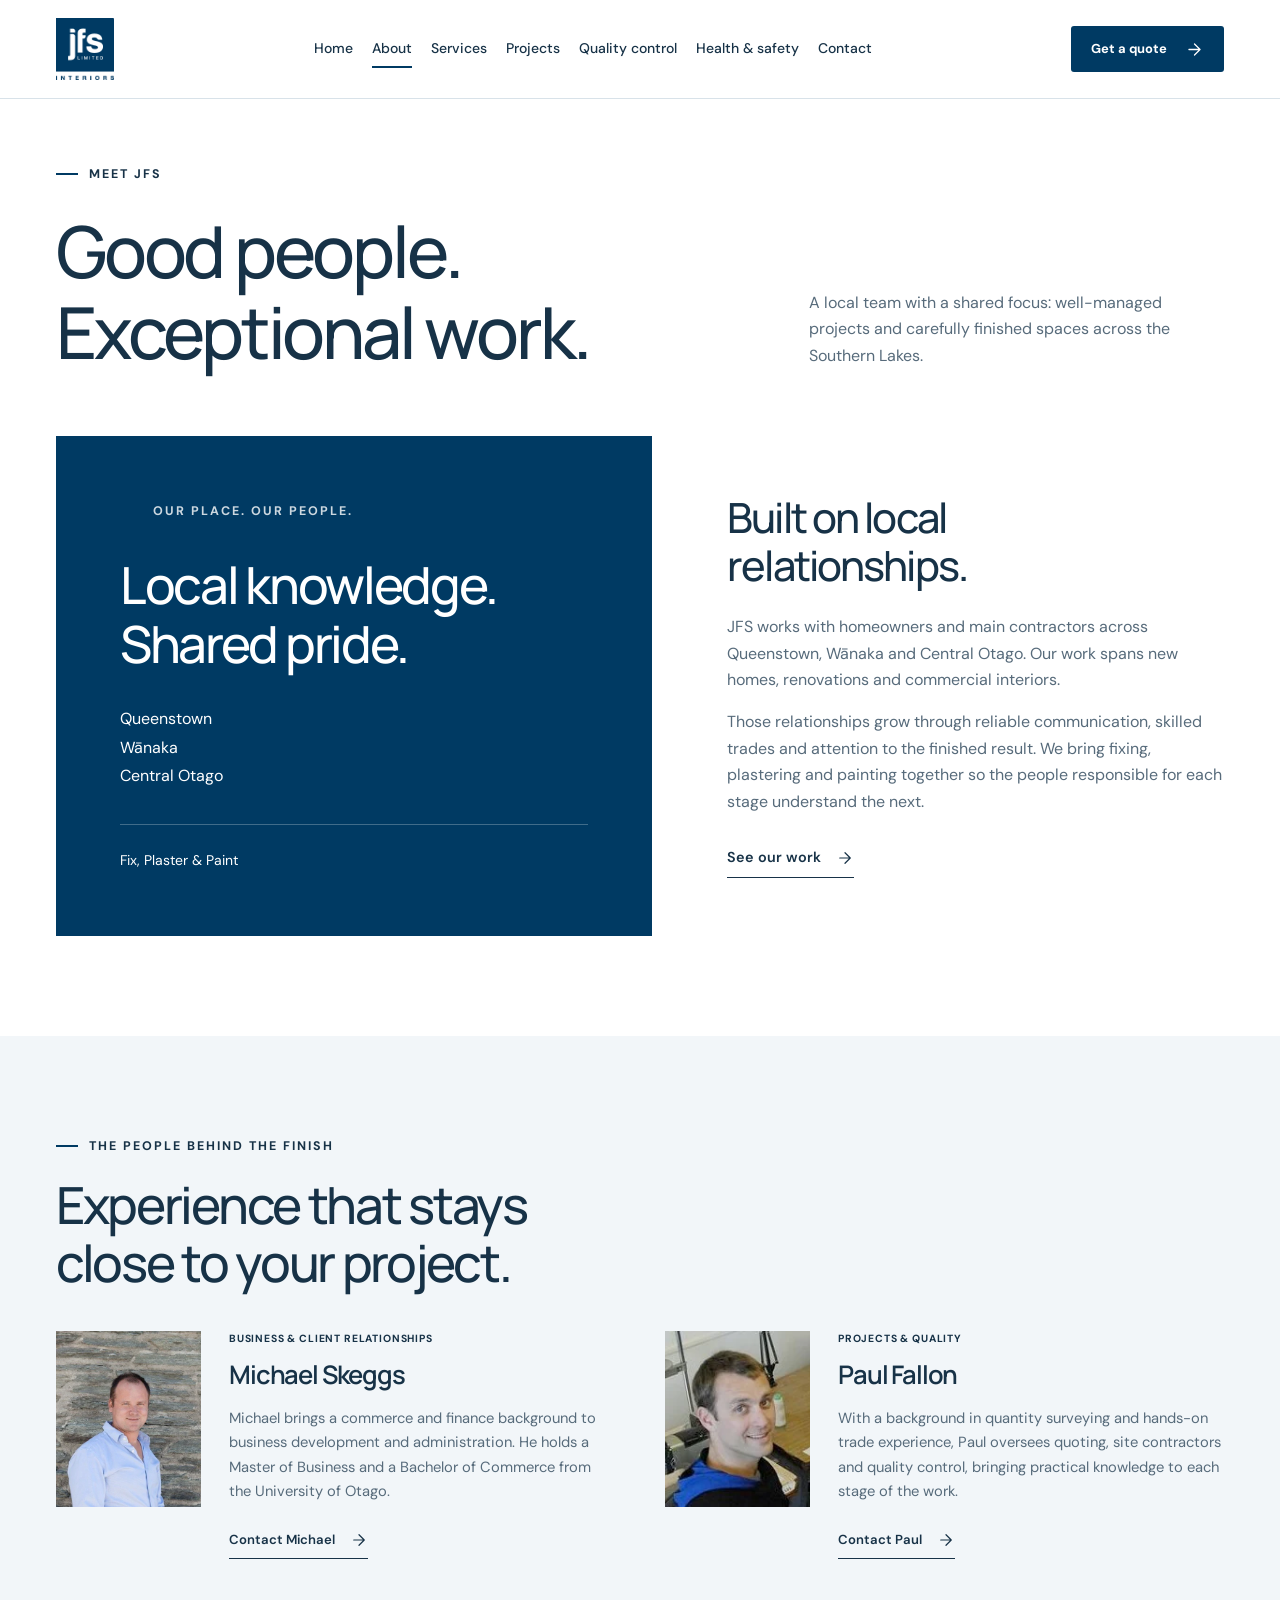
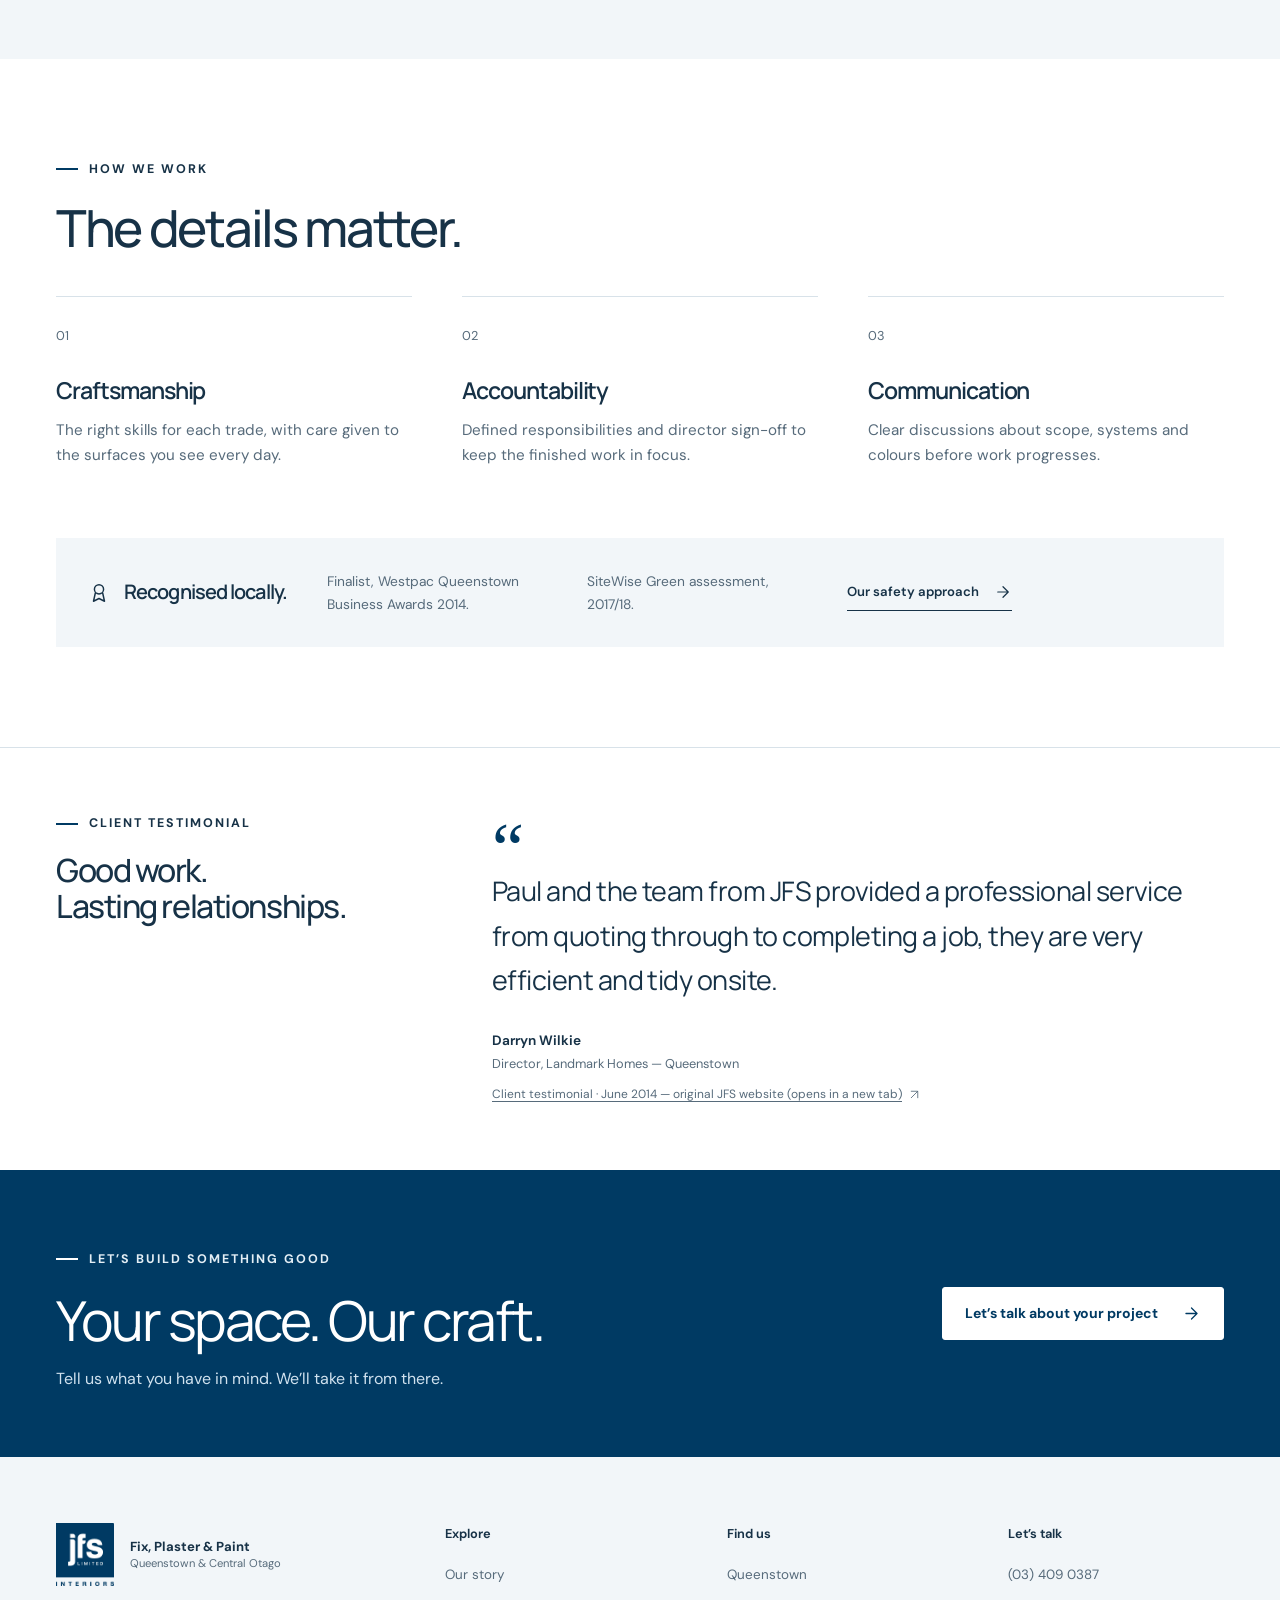
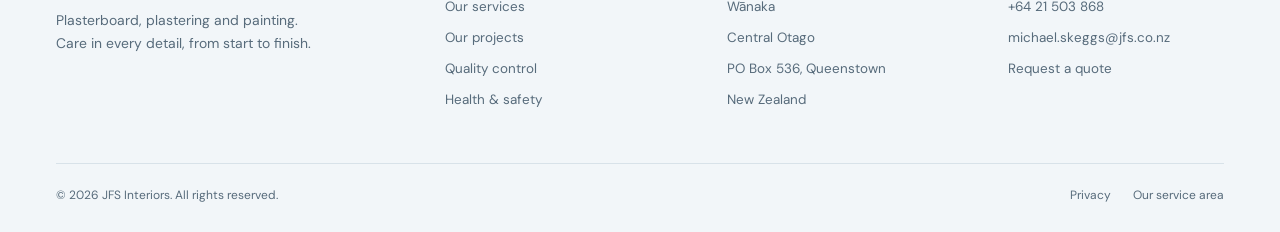
==== about.html @ c5039652 "Publish JFS Interiors interactive prototype" ====
<!DOCTYPE html>
<html lang="en-NZ"><head><meta charset="utf-8"><meta name="viewport" content="width=device-width, initial-scale=1"><meta name="theme-color" content="#003a63">
<title>About JFS Interiors | Queenstown Plastering &amp; Painting Team</title><meta name="description" content="Meet Michael Skeggs, Paul Fallon and the approach behind JFS Interiors’ residential and commercial work in Queenstown, Wānaka and Central Otago.">
<meta property="og:type" content="website"><meta property="og:locale" content="en_NZ"><meta property="og:site_name" content="JFS Interiors"><meta property="og:title" content="About JFS Interiors | Queenstown Plastering &amp; Painting Team"><meta property="og:description" content="Meet Michael Skeggs, Paul Fallon and the approach behind JFS Interiors’ residential and commercial work in Queenstown, Wānaka and Central Otago.">
<link rel="icon" type="image/svg+xml" href="data:image/svg+xml,%3Csvg%20xmlns%3D%22http%3A//www.w3.org/2000/svg%22%20viewBox%3D%220%200%2064%2064%22%3E%3Crect%20width%3D%2264%22%20height%3D%2264%22%20rx%3D%228%22%20fill%3D%22%23003a63%22/%3E%3Ctext%20x%3D%2232%22%20y%3D%2243%22%20text-anchor%3D%22middle%22%20font-family%3D%22Arial%2Csans-serif%22%20font-size%3D%2237%22%20font-weight%3D%22700%22%20fill%3D%22white%22%3Ejfs%3C/text%3E%3C/svg%3E">
<link rel="stylesheet" href="fonts.css"><link rel="stylesheet" href="styles.css?v=3"><script src="main.js?v=prototype-1" defer></script>

<meta name="robots" content="noindex, nofollow, noarchive"></head>
<body><a class="skip-link" href="#main">Skip to content</a><header class="site-header">
 <div class="container header-inner"><a class="wordmark" href="index.html" aria-label="JFS Interiors home"><img class="brand-logo" src="logo.png" width="136" height="146" alt="JFS Interiors"><span class="brand-description"><strong>Fix, Plaster &amp; Paint</strong><span>Queenstown &amp; Central Otago</span></span></a><nav class="desktop-nav" aria-label="Main navigation"><a href="index.html">Home</a><a href="about.html" aria-current="page">About</a><a href="services.html">Services</a><a href="projects.html">Projects</a><a href="quality-control.html">Quality control</a><a href="health-and-safety.html">Health & safety</a><a href="contact-us.html">Contact</a></nav>
 <a class="button header-cta" href="contact-us.html">Get a quote<svg class="" aria-hidden="true" viewBox="0 0 24 24"><path d="M5 12h14M12 5l7 7-7 7"/></svg></a><button class="menu-toggle" aria-label="Open navigation" aria-expanded="false" aria-controls="mobile-navigation"><svg class="" aria-hidden="true" viewBox="0 0 24 24"><path d="M3 7h18M3 17h18"/></svg></button></div>
 <nav id="mobile-navigation" class="mobile-nav" aria-label="Mobile navigation" hidden><a href="index.html">Home</a><a href="about.html" aria-current="page">About</a><a href="services.html">Services</a><a href="projects.html">Projects</a><a href="quality-control.html">Quality control</a><a href="health-and-safety.html">Health & safety</a><a href="contact-us.html">Contact</a></nav></header><main id="main"><section class="page-hero"><div class="container"><p class="eyebrow">MEET JFS</p><div class="page-heading"><h1>Good people.<br>Exceptional work.</h1><p>A local team with a shared focus: well-managed projects and carefully finished spaces across the Southern Lakes.</p></div></div></section>
 <section class="section section-topless"><div class="container story-grid"><div><div class="craft-panel story-panel"><p class="eyebrow">OUR PLACE. OUR PEOPLE.</p><h2>Local knowledge.<br>Shared pride.</h2><p>Queenstown<br>Wānaka<br>Central Otago</p><span class="story-signature">Fix, Plaster &amp; Paint</span></div></div><div class="story-copy"><h2>Built on local<br>relationships.</h2><p>JFS works with homeowners and main contractors across Queenstown, Wānaka and Central Otago. Our work spans new homes, renovations and commercial interiors.</p><p>Those relationships grow through reliable communication, skilled trades and attention to the finished result. We bring fixing, plastering and painting together so the people responsible for each stage understand the next.</p><a class="text-link" href="projects.html">See our work<svg class="" aria-hidden="true" viewBox="0 0 24 24"><path d="M5 12h14M12 5l7 7-7 7"/></svg></a></div></div></section>
 <section class="section soft-section"><div class="container"><div class="section-heading"><div><p class="eyebrow">THE PEOPLE BEHIND THE FINISH</p><h2>Experience that stays<br>close to your project.</h2></div></div><div class="team-grid">
 <article class="team-card"><img class="team-photo" src="michael-skeggs.webp" alt="Michael Skeggs of JFS Interiors" width="400" height="600" loading="lazy" decoding="async"><div><p class="eyebrow">BUSINESS &amp; CLIENT RELATIONSHIPS</p><h3>Michael Skeggs</h3><p>Michael brings a commerce and finance background to business development and administration. He holds a Master of Business and a Bachelor of Commerce from the University of Otago.</p><a class="text-link" href="mailto:michael.skeggs@jfs.co.nz">Contact Michael <svg class="" aria-hidden="true" viewBox="0 0 24 24"><path d="M5 12h14M12 5l7 7-7 7"/></svg></a></div></article>
 <article class="team-card"><img class="team-photo" src="paul-fallon.webp" alt="Paul Fallon of JFS Interiors" width="170" height="188" loading="lazy" decoding="async"><div><p class="eyebrow">PROJECTS &amp; QUALITY</p><h3>Paul Fallon</h3><p>With a background in quantity surveying and hands-on trade experience, Paul oversees quoting, site contractors and quality control, bringing practical knowledge to each stage of the work.</p><a class="text-link" href="mailto:paul.fallon@jfs.co.nz">Contact Paul <svg class="" aria-hidden="true" viewBox="0 0 24 24"><path d="M5 12h14M12 5l7 7-7 7"/></svg></a></div></article>
 </div></div></section>
 <section class="section"><div class="container"><div class="section-heading"><div><p class="eyebrow">HOW WE WORK</p><h2>The details matter.</h2></div></div><div class="value-grid">
 <article><span>01</span><h3>Craftsmanship</h3><p>The right skills for each trade, with care given to the surfaces you see every day.</p></article>
 <article><span>02</span><h3>Accountability</h3><p>Defined responsibilities and director sign-off to keep the finished work in focus.</p></article>
 <article><span>03</span><h3>Communication</h3><p>Clear discussions about scope, systems and colours before work progresses.</p></article></div>
 <div class="recognition" id="recognition"><div><svg class="" aria-hidden="true" viewBox="0 0 24 24"><circle cx="12" cy="8" r="5"/><path d="m8 12-2 9 6-3 6 3-2-9"/></svg><h3>Recognised locally.</h3></div><p>Finalist, Westpac Queenstown Business Awards 2014.</p><p>SiteWise Green assessment, 2017/18.</p><a class="text-link" href="health-and-safety.html">Our safety approach<svg class="" aria-hidden="true" viewBox="0 0 24 24"><path d="M5 12h14M12 5l7 7-7 7"/></svg></a></div></div></section><section class="testimonial-section"><div class="container testimonial-inner"><div><p class="eyebrow">CLIENT TESTIMONIAL</p><h2>Good work.<br>Lasting relationships.</h2></div>
 <div class="testimonial-content"><span class="quote-mark" aria-hidden="true">“</span><blockquote>Paul and the team from JFS provided a professional service from quoting through to completing a job, they are very efficient and tidy onsite.</blockquote>
 <div class="quote-author"><strong>Darryn Wilkie</strong><span>Director, Landmark Homes — Queenstown</span><a href="https://www.jfs.co.nz/projects/jacks-point-showhome-for-landmark-homes/" target="_blank" rel="noopener noreferrer">Client testimonial · June 2014 — original JFS website (opens in a new tab) <svg class="" aria-hidden="true" viewBox="0 0 24 24"><path d="M6 18 18 6M6 6h12v12"/></svg></a></div></div></div></section><section class="cta-band"><div class="container cta-inner"><div><p class="eyebrow">LET’S BUILD SOMETHING GOOD</p><h2>Your space. Our craft.</h2><p>Tell us what you have in mind. We’ll take it from there.</p></div><a class="button " href="contact-us.html">Let’s talk about your project<svg class="" aria-hidden="true" viewBox="0 0 24 24"><path d="M5 12h14M12 5l7 7-7 7"/></svg></a></div></section></main><footer class="site-footer"><div class="container"><div class="footer-grid">
 <div class="footer-brand"><a class="wordmark" href="index.html" aria-label="JFS Interiors home"><img class="brand-logo" src="logo.png" width="136" height="146" alt="JFS Interiors"><span class="brand-description"><strong>Fix, Plaster &amp; Paint</strong><span>Queenstown &amp; Central Otago</span></span></a><p>Plasterboard, plastering and painting.<br>Care in every detail, from start to finish.</p></div>
 <div><p class="footer-title">Explore</p><ul class="footer-list"><li><a href="about.html">Our story</a></li><li><a href="services.html">Our services</a></li><li><a href="projects.html">Our projects</a></li><li><a href="quality-control.html">Quality control</a></li><li><a href="health-and-safety.html">Health &amp; safety</a></li></ul></div>
 <div><p class="footer-title">Find us</p><ul class="footer-list"><li>Queenstown</li><li>Wānaka</li><li>Central Otago</li><li>PO Box 536, Queenstown</li><li>New Zealand</li></ul></div>
 <div><p class="footer-title">Let’s talk</p><ul class="footer-list"><li><a href="tel:+6434090387">(03) 409 0387</a></li><li><a href="tel:+6421503868">+64 21 503 868</a></li><li><a class="email-link" href="mailto:michael.skeggs@jfs.co.nz">michael.skeggs@jfs.co.nz</a></li><li><a href="contact-us.html">Request a quote</a></li></ul></div>
 </div><div class="footer-bottom"><p>© 2026 JFS Interiors. All rights reserved.</p><nav aria-label="Footer information"><a href="contact-us.html#privacy">Privacy</a><a href="contact-us.html#service-area">Our service area</a></nav></div></div></footer>
 <div class="mobile-contact" aria-label="Quick contact"><a class="button " href="contact-us.html">Get a quote<svg class="" aria-hidden="true" viewBox="0 0 24 24"><path d="M5 12h14M12 5l7 7-7 7"/></svg></a></div></body></html>
---- fonts.css ----
@font-face {
  font-family: 'DM Sans';
  font-style: normal;
  font-weight: 400 700;
  font-display: swap;
  src: url(./local-0.woff2) format('woff2');
  unicode-range: U+0100-02BA, U+02BD-02C5, U+02C7-02CC, U+02CE-02D7, U+02DD-02FF, U+0304, U+0308, U+0329, U+1D00-1DBF, U+1E00-1E9F, U+1EF2-1EFF, U+2020, U+20A0-20AB, U+20AD-20C0, U+2113, U+2C60-2C7F, U+A720-A7FF;
}
@font-face {
  font-family: 'DM Sans';
  font-style: normal;
  font-weight: 400 700;
  font-display: swap;
  src: url(./local-1.woff2) format('woff2');
  unicode-range: U+0000-00FF, U+0131, U+0152-0153, U+02BB-02BC, U+02C6, U+02DA, U+02DC, U+0304, U+0308, U+0329, U+2000-206F, U+20AC, U+2122, U+2191, U+2193, U+2212, U+2215, U+FEFF, U+FFFD;
}
@font-face {
  font-family: 'Manrope';
  font-style: normal;
  font-weight: 400 800;
  font-display: swap;
  src: url(./local-2.woff2) format('woff2');
  unicode-range: U+0100-02BA, U+02BD-02C5, U+02C7-02CC, U+02CE-02D7, U+02DD-02FF, U+0304, U+0308, U+0329, U+1D00-1DBF, U+1E00-1E9F, U+1EF2-1EFF, U+2020, U+20A0-20AB, U+20AD-20C0, U+2113, U+2C60-2C7F, U+A720-A7FF;
}
@font-face {
  font-family: 'Manrope';
  font-style: normal;
  font-weight: 400 800;
  font-display: swap;
  src: url(./local-3.woff2) format('woff2');
  unicode-range: U+0000-00FF, U+0131, U+0152-0153, U+02BB-02BC, U+02C6, U+02DA, U+02DC, U+0304, U+0308, U+0329, U+2000-206F, U+20AC, U+2122, U+2191, U+2193, U+2212, U+2215, U+FEFF, U+FFFD;
}
---- styles.css ----
:root{--ink:#173247;--muted:#576b7b;--paper:#fff;--soft:#f2f6f9;--line:#d8e2e9;--accent:#003a63;--accent-dark:#003a63;--dark:#003a63;--radius:3px;--font:'DM Sans',Arial,sans-serif;--display:'Manrope',Arial,sans-serif;--width:1360px}
*{box-sizing:border-box}html{scroll-behavior:smooth;scroll-padding-top:120px}body{margin:0;background:var(--paper);color:var(--ink);font-family:var(--font);font-size:16px;line-height:1.65}a{color:inherit;text-decoration:none}button,input,select,textarea{font:inherit}button,a,input,select,textarea{-webkit-tap-highlight-color:transparent}button{cursor:pointer}img{display:block;max-width:100%;height:auto}svg{display:block;width:22px;height:22px;fill:none;stroke:currentColor;stroke-width:1.6;stroke-linecap:round;stroke-linejoin:round}h1,h2,h3,p{margin:0}h1,h2,h3{font-family:var(--display);line-height:1.14;letter-spacing:-.045em}h1{font-size:clamp(3rem,6.6vw,6.4rem);font-weight:500}h2{font-size:clamp(2.2rem,4vw,3.5rem);font-weight:500}h3{font-size:1.45rem;font-weight:600}p+p{margin-top:1rem}a:focus-visible,button:focus-visible,input:focus-visible,select:focus-visible,textarea:focus-visible,summary:focus-visible{outline:3px solid var(--accent);outline-offset:5px}[hidden]{display:none!important}::selection{background:#cee3f1;color:var(--ink)}.container{width:calc(100% - 112px);max-width:var(--width);margin-inline:auto}.section{padding:100px 0}.eyebrow{font-size:.78rem;font-weight:700;letter-spacing:.16em;text-transform:uppercase;display:flex;align-items:center;gap:11px}.eyebrow:before{content:'';width:22px;height:2px;background:var(--accent);flex-shrink:0}.muted{color:var(--muted)}.skip-link{position:fixed;left:20px;top:-80px;background:var(--ink);color:#fff;padding:12px 20px;z-index:100}.skip-link:focus{top:16px}.button{display:inline-flex;justify-content:center;align-items:center;gap:24px;padding:15px 22px;border:1px solid transparent;background:var(--accent);color:#ffffff;font-size:.875rem;font-weight:700;line-height:1.45;border-radius:var(--radius);min-height:52px;transition:background .2s,transform .2s}.button:hover{background:#075583;transform:translateY(-2px)}.button svg{width:19px;height:19px}.button-dark{background:var(--ink);color:white}.button-dark:hover{background:#075583}.button-outline{background:transparent;border-color:var(--line);color:var(--ink)}.button-outline:hover{background:var(--soft)}.text-link{display:inline-flex;gap:15px;align-items:center;font-size:.9rem;font-weight:600;padding-block:7px;border-bottom:1px solid currentColor}.text-link svg{width:18px;height:18px}.site-header{position:sticky;top:0;z-index:40;border-bottom:1px solid var(--line);background:rgba(255,255,255,.97);backdrop-filter:blur(14px)}.header-inner{height:98px;display:flex;align-items:center;justify-content:space-between;gap:30px}.wordmark{display:flex;align-items:center;gap:12px;flex-shrink:0}.brand-initials{font-family:Arial,sans-serif;font-size:2.8rem;font-weight:900;letter-spacing:-.12em;line-height:1;padding-right:6px}.brand-description{display:flex;flex-direction:column;border-left:1px solid var(--line);padding-left:13px;line-height:1.35}.brand-description strong{font-size:1rem;font-weight:700;letter-spacing:.01em}.brand-description span{font-size:.7rem;color:var(--muted)}.desktop-nav{display:flex;align-items:center;gap:24px}.desktop-nav a{font-size:.82rem;font-weight:500;position:relative;padding-block:13px;white-space:nowrap}.desktop-nav a:after{content:'';position:absolute;left:0;bottom:6px;width:0;height:2px;background:var(--accent);transition:width .2s}.desktop-nav a:hover:after,.desktop-nav a[aria-current=page]:after{width:100%}.header-cta{padding:12px 19px;min-height:46px;gap:18px;white-space:nowrap}.menu-toggle{display:none;background:transparent;border:1px solid var(--line);border-radius:3px;padding:10px}.mobile-nav{background:white;border-top:1px solid var(--line);padding:12px 24px 24px}.mobile-nav a{display:flex;padding:11px 0;border-bottom:1px solid var(--line)}.mobile-nav a[aria-current=page]{color:var(--accent-dark)}
.home-hero{padding:60px 0 0}.hero-heading{display:flex;justify-content:space-between;align-items:flex-end;gap:60px;padding-bottom:41px}.hero-heading .eyebrow{margin-bottom:25px}.hero-heading h1{max-width:850px}.hero-heading h1 span{display:block;color:#617c90}.hero-aside{max-width:280px;padding-bottom:7px;flex-shrink:0}.hero-aside p{font-size:1rem;line-height:1.7;color:var(--muted);margin-bottom:23px}.hero-media{position:relative;height:clamp(380px,39vw,570px);overflow:hidden;background:var(--soft)}.hero-media>img{width:100%;height:100%;object-fit:cover;object-position:center 57%}.hero-media:after{content:'';position:absolute;inset:55% 0 0;background:linear-gradient(transparent,rgba(0,0,0,.46));pointer-events:none}.image-caption{position:absolute;left:30px;bottom:25px;z-index:1;color:#fff;display:flex;align-items:center;gap:14px;font-size:.8rem;letter-spacing:.03em}.image-caption .caption-line{height:30px;width:1px;background:rgba(255,255,255,.45)}.hero-note{position:absolute;right:24px;bottom:23px;z-index:1;border:1px solid rgba(255,255,255,.5);width:44px;height:44px;border-radius:100%;display:grid;place-items:center;color:white}.trust-strip{display:grid;grid-template-columns:1.5fr 1fr 1fr 1fr;gap:32px;align-items:center;padding:29px 0;border-bottom:1px solid var(--line)}.trust-intro{font-size:.78rem;color:var(--muted);max-width:200px;line-height:1.6}.trust-item{display:flex;align-items:center;gap:12px}.trust-item svg{width:28px;height:28px;color:#003a63;flex-shrink:0}.trust-item strong{display:block;font-size:.83rem;font-weight:600;line-height:1.4}.trust-item small{font-size:.73rem;color:var(--muted)}.section-heading{display:flex;justify-content:space-between;align-items:flex-end;gap:35px;margin-bottom:40px}.section-heading .eyebrow{margin-bottom:18px}.section-heading h2{max-width:720px}.section-heading>p{max-width:370px;color:var(--muted);font-size:.95rem}.service-grid{display:grid;grid-template-columns:repeat(3,1fr);border-top:1px solid var(--line);border-left:1px solid var(--line)}.service-card{position:relative;padding:33px 30px 29px;min-height:245px;border-right:1px solid var(--line);border-bottom:1px solid var(--line);transition:background .2s}.service-card:hover{background:var(--soft)}.service-top{display:flex;align-items:center;justify-content:space-between;margin-bottom:35px}.service-top svg{width:30px;height:30px}.service-top span{color:#6f8595;font-size:.75rem}.service-card h3{font-size:1.4rem;letter-spacing:-.035em;margin-bottom:14px}.service-card p{font-size:.9rem;line-height:1.65;color:var(--muted);max-width:320px}.service-card .card-arrow{position:absolute;right:29px;bottom:28px;width:17px}.service-card p{padding-right:21px}.soft-section{background:var(--soft)}.project-grid{display:grid;grid-template-columns:repeat(2,minmax(0,1fr));gap:44px 26px}.project-card .project-image{overflow:hidden;background:#d8e2e9;position:relative;aspect-ratio:1.43}.project-card img{width:100%;height:100%;object-fit:cover;transition:transform .55s}.project-card:hover img{transform:scale(1.035)}.project-card .open-project{position:absolute;right:18px;bottom:18px;border:0;background:white;color:var(--ink);width:43px;height:43px;border-radius:50%;display:grid;place-items:center}.project-card .project-label{display:flex;justify-content:space-between;gap:20px;margin-top:19px}.project-card h3{font-size:1.36rem;line-height:1.35;letter-spacing:-.025em}.project-card .project-place{font-size:.83rem;color:var(--muted);margin-top:5px}.project-card .tag{height:fit-content;flex-shrink:0;color:#4b6578;font-size:.69rem;border:1px solid #cad9e3;border-radius:30px;padding:4px 10px;margin-top:3px}.project-card .project-description{font-size:.88rem;color:var(--muted);margin-top:12px;max-width:540px}.quality-feature{display:grid;grid-template-columns:1fr 1fr;gap:90px;align-items:center}.quality-photo{height:540px;object-fit:cover;width:100%}.quality-copy .eyebrow{margin-bottom:20px}.quality-copy h2{margin-bottom:23px}.quality-copy>p{color:var(--muted);max-width:470px}.quality-checks{list-style:none;padding:0;margin:26px 0 30px}.quality-checks li{display:flex;gap:14px;align-items:center;padding:13px 0;border-bottom:1px solid var(--line);font-size:.94rem}.quality-checks svg{width:19px;height:19px;color:var(--accent-dark)}.testimonial-section{border-top:1px solid var(--line);padding:65px 0}.testimonial-inner{display:grid;grid-template-columns:1fr 2fr;gap:70px;align-items:start}.testimonial-inner h2{font-size:2rem;margin-top:18px}.testimonial-content>p{font-size:1.15rem;color:var(--muted);max-width:630px}.testimonial-content .text-link{margin-top:24px}.cta-band{background:var(--dark);color:white;padding:65px 0}.cta-inner{display:flex;align-items:center;justify-content:space-between;gap:50px}.cta-inner .eyebrow{color:#e3eef5;margin-bottom:20px}.cta-inner h2{font-size:clamp(2.2rem,4.3vw,4rem);font-weight:400}.cta-inner p{color:#d0e2ef;margin-top:14px}.site-footer{padding:66px 0 26px;background:#f2f6f9}.footer-grid{display:grid;grid-template-columns:1.5fr 1fr 1fr 1fr;gap:65px}.footer-brand p{font-size:.87rem;color:var(--muted);max-width:260px;margin-top:23px}.footer-title{font-size:.8rem;font-weight:650;margin-bottom:20px}.footer-list{list-style:none;padding:0;margin:0;display:grid;gap:9px;color:var(--muted);font-size:.84rem}.footer-list a:hover{color:var(--accent-dark)}.footer-bottom{border-top:1px solid var(--line);margin-top:52px;padding-top:22px;display:flex;justify-content:space-between;gap:20px;color:var(--muted);font-size:.75rem}.footer-bottom nav{display:flex;gap:22px}.mobile-contact{display:none}
@media(min-width:1550px){.hero-heading h1{font-size:6.2rem}}@media(max-width:1250px){.container{width:calc(100% - 72px)}.desktop-nav{gap:17px}.desktop-nav a{font-size:.76rem}.header-inner{gap:18px}.brand-description{display:none}.hero-heading{gap:35px}.hero-aside{max-width:240px}.quality-feature{gap:55px}.footer-grid{gap:35px}}
@media(max-width:960px){.container{width:calc(100% - 48px)}.desktop-nav{display:none}.brand-description{display:flex}.menu-toggle{display:block}.header-inner{height:82px}.header-cta{margin-left:auto}.home-hero{padding-top:43px}.hero-heading{align-items:flex-start;gap:30px}.hero-heading h1{font-size:clamp(3.2rem,7.5vw,5.3rem)}.hero-aside{max-width:230px;padding-top:52px}.trust-strip{gap:20px}.trust-intro{display:none}.trust-strip{grid-template-columns:repeat(3,1fr)}.section{padding:74px 0}.service-card{padding:27px 23px}.quality-feature{gap:40px}.quality-photo{height:490px}.footer-grid{grid-template-columns:1.5fr 1fr;gap:35px 60px}.testimonial-inner{gap:40px}.project-card .tag{display:none}.cta-inner{gap:25px}.cta-inner .button{flex-shrink:0}}
@media(max-width:680px){.container{width:calc(100% - 40px)}.header-inner{height:76px;gap:10px}.brand-initials{font-size:2.35rem}.brand-description{padding-left:9px}.brand-description strong{font-size:.85rem}.brand-description span{font-size:.62rem}.header-cta{font-size:.72rem;min-height:41px;padding:10px 12px;gap:0}.header-cta svg{display:none}.menu-toggle{padding:9px}.menu-toggle svg{width:20px;height:20px}.home-hero{padding-top:34px}.hero-heading{display:block;padding-bottom:27px}.hero-heading .eyebrow{font-size:.65rem;margin-bottom:19px;letter-spacing:.1em}.hero-heading h1{font-size:clamp(2.65rem,10.6vw,4.5rem);line-height:1.1}.hero-aside{max-width:none;padding-top:21px;display:block}.hero-aside p{font-size:.94rem;max-width:390px;margin-bottom:19px}.hero-aside .button{min-height:48px;padding:13px 19px}.hero-media{height:350px;margin-inline:-20px}.image-caption{left:20px;bottom:20px;font-size:.7rem}.hero-note{right:20px;bottom:17px;width:36px;height:36px}.trust-strip{grid-template-columns:1fr;gap:19px;padding:26px 0}.trust-item{gap:14px}.trust-item>div{display:flex;align-items:baseline;gap:9px;flex-wrap:wrap}.trust-item svg{width:23px;height:23px}.trust-item strong{font-size:.8rem}.trust-item small{font-size:.73rem}.section{padding:58px 0}.section-heading{display:block;margin-bottom:29px}.section-heading .eyebrow{margin-bottom:15px}.section-heading h2{font-size:2.3rem}.section-heading>p{margin-top:20px}.section-heading>.text-link{margin-top:23px}.service-grid{grid-template-columns:1fr}.service-card{min-height:auto;padding:23px 23px 26px}.service-top{margin-bottom:21px}.service-top svg{width:26px;height:26px}.service-card h3{font-size:1.32rem}.service-card p{max-width:none}.project-grid{grid-template-columns:1fr;gap:32px}.project-card .project-label{margin-top:14px}.project-card h3{font-size:1.25rem}.quality-feature{grid-template-columns:1fr;gap:34px}.quality-photo{height:360px}.quality-copy h2{font-size:2.35rem}.quality-copy>p{font-size:.95rem}.testimonial-section{padding:48px 0}.testimonial-inner{grid-template-columns:1fr;gap:25px}.testimonial-content>p{font-size:1rem}.cta-band{padding:48px 0}.cta-inner{display:block}.cta-inner .button{margin-top:28px}.cta-inner h2{font-size:2.55rem;max-width:350px}.cta-inner p{font-size:.93rem}.site-footer{padding:43px 0 89px}.footer-grid{grid-template-columns:1fr 1fr;gap:36px 22px}.footer-brand{grid-column:1/-1}.footer-brand p{max-width:340px}.footer-grid>div:last-child{grid-column:1/-1}.footer-bottom{margin-top:33px;font-size:.72rem;flex-direction:column;gap:12px}.footer-bottom nav{gap:20px}.mobile-contact{display:flex;position:fixed;bottom:0;left:0;right:0;z-index:35;background:#fff;border-top:1px solid var(--line);padding:10px 18px max(10px,env(safe-area-inset-bottom));gap:12px;box-shadow:0 -5px 24px #00000008}.mobile-contact>a{flex:1;min-height:43px;font-size:.8rem;padding:9px 13px}.mobile-contact .button-outline{gap:9px}.eyebrow{font-size:.72rem}}
@media(prefers-reduced-motion:reduce){html{scroll-behavior:auto}*,*:before,*:after{transition:none!important;animation:none!important}}

/* Shared page layouts */
:root{--brand:#003a63}
.supplier-logos{display:flex;flex-wrap:wrap;align-items:center;justify-content:flex-end;gap:20px 48px;list-style:none;margin:0;padding:0}
.supplier-logos li{display:block;padding:8px 12px;font-family:var(--display);font-size:1.55rem;font-weight:700;letter-spacing:-.045em;color:#003a63}
.form-trap{position:absolute;left:-10000px;width:1px;height:1px;overflow:hidden}
.form-note a{text-decoration:underline;text-underline-offset:3px}
.button:disabled{opacity:.6;cursor:wait;transform:none}
.form-status[data-state=error]{border-color:#b53426}
.form-status[data-state=success]{border-color:#31764b}
@media(max-width:680px){.supplier-logos{justify-content:flex-start;gap:14px 25px;margin-top:20px}.supplier-logos li{font-size:1.35rem;padding:5px 0}}
.brand-logo{width:58px;height:auto;flex-shrink:0}.wordmark .brand-description{border:0;padding-left:4px}.wordmark .brand-description strong{font-size:.82rem;letter-spacing:0}.wordmark .brand-description span{font-size:.7rem}.desktop-nav{gap:21px}.desktop-nav a{font-size:.875rem}.header-inner{gap:22px}.email-link{overflow-wrap:anywhere}.supply-note{display:flex;align-items:center;justify-content:space-between;gap:24px;margin-top:26px}.supply-note p{display:flex;gap:11px;align-items:center;font-size:.86rem;color:var(--muted)}.supply-note p svg{width:20px;height:20px}.quote-mark{display:block;font-family:Georgia,serif;font-size:4.5rem;height:56px;line-height:1;color:var(--accent)}.testimonial-content blockquote{padding:0;margin:0;max-width:800px;font-family:var(--display);font-size:clamp(1.25rem,2.1vw,1.8rem);line-height:1.65;letter-spacing:-.02em;font-weight:400}.quote-author{display:flex;flex-direction:column;font-size:.85rem;margin-top:28px}.quote-author strong{font-weight:650}.quote-author>span{color:var(--muted);font-size:.8rem}.quote-author>a{display:flex;align-items:center;gap:6px;margin-top:11px;color:var(--muted);font-size:.75rem;text-decoration:underline;text-underline-offset:3px}.quote-author svg{width:13px;height:13px}.page-hero{padding:65px 0 62px}.page-heading{display:grid;grid-template-columns:1.6fr 1fr;gap:90px;align-items:end;margin-top:26px}.page-heading h1{font-size:clamp(3rem,5.6vw,5.3rem)}.page-heading>p{max-width:430px;font-size:1rem;color:var(--muted);padding-bottom:5px}.section-topless{padding-top:0}.story-grid{display:grid;grid-template-columns:1.2fr 1fr;gap:75px;align-items:center}.story-image{height:430px;width:100%;object-fit:cover;object-position:center}.story-copy h2{font-size:2.6rem;margin-bottom:25px}.story-copy p{color:var(--muted)}.story-copy .text-link{margin-top:24px}.team-grid{display:grid;grid-template-columns:1fr 1fr;gap:50px}.team-card{display:grid;grid-template-columns:145px 1fr;gap:28px;align-items:start}.team-photo{width:145px;height:176px;object-fit:cover;object-position:top;background:#ddd}.team-card .eyebrow{font-size:.65rem;letter-spacing:.08em;line-height:1.6;display:block;margin-bottom:12px}.team-card .eyebrow:before{display:none}.team-card h3{font-size:1.6rem;margin-bottom:17px}.team-card p:not(.eyebrow){font-size:.92rem;color:var(--muted)}.team-card .text-link{font-size:.82rem;margin-top:19px}.value-grid{display:grid;grid-template-columns:repeat(3,1fr);gap:50px}.value-grid>article{border-top:1px solid var(--line);padding-top:25px}.value-grid span{font-size:.8rem;color:var(--muted)}.value-grid h3{margin-top:29px;margin-bottom:14px}.value-grid p{font-size:.95rem;color:var(--muted)}.recognition{margin-top:70px;padding:32px;background:var(--soft);display:flex;align-items:center;gap:40px;flex-wrap:wrap}.recognition>div{display:flex;align-items:center;gap:14px}.recognition h3{font-size:1.25rem}.recognition p{font-size:.86rem;color:var(--muted);margin:0;max-width:220px}.recognition .text-link{font-size:.82rem}.service-layout{display:grid;grid-template-columns:270px 1fr;gap:95px}.service-index{position:sticky;top:129px;align-self:start;padding-top:23px;border-top:1px solid var(--line)}.service-index .eyebrow{margin-bottom:25px;font-size:.69rem}.service-index>a{display:flex;justify-content:space-between;align-items:center;gap:10px;font-size:.88rem;padding:16px 0;border-bottom:1px solid var(--line)}.service-index>a:hover{color:var(--accent-dark)}.service-index svg{width:15px;height:15px}.service-detail{padding:35px 0 45px;border-top:1px solid var(--line);scroll-margin-top:120px}.service-detail-top{display:flex;align-items:center;justify-content:space-between;margin-bottom:28px}.service-detail-top span{color:var(--muted);font-size:.84rem}.service-detail-top svg{width:32px;height:32px}.service-detail h2{font-size:2.5rem;margin-bottom:17px}.service-detail h3{font-family:var(--font);font-size:1.06rem;letter-spacing:0;line-height:1.6;margin-bottom:12px;font-weight:500}.service-detail>p{color:var(--muted);max-width:680px;font-size:.96rem}.service-detail ul{display:flex;gap:12px 25px;flex-wrap:wrap;list-style:none;padding:0;margin:25px 0}.service-detail li{display:flex;align-items:center;gap:7px;font-size:.8rem}.service-detail li svg{width:17px;height:17px;color:var(--accent-dark)}.service-detail .text-link{font-size:.85rem}.materials-note{border-top:1px solid var(--line);padding:36px 0}.materials-note>.container{display:flex;justify-content:space-between;align-items:center;gap:30px}.materials-note p{color:var(--muted);font-size:.9rem}.materials-note>.container>div{display:flex;gap:50px;align-items:center}.materials-note span{font-family:var(--display);font-size:1.55rem;font-weight:700;letter-spacing:-.045em;color:#003a63}.portfolio-intro{display:flex;justify-content:space-between;padding-bottom:23px;margin-bottom:35px;border-bottom:1px solid var(--line);font-size:.85rem;color:var(--muted)}.portfolio-grid .project-image{aspect-ratio:1.35}.portfolio-grid .project-card:nth-child(4n+2) .project-image{aspect-ratio:1.08}.portfolio-grid .project-card:nth-child(4n+3) .project-image{aspect-ratio:1.08}.portfolio-grid{align-items:start}.portfolio-grid .project-card:nth-child(2n){padding-top:60px}.project-dialog{border:0;padding:0;width:min(930px,calc(100% - 40px));max-height:90dvh;overflow:auto;border-radius:4px;background:#fff;color:var(--ink)}.project-dialog::backdrop{background:rgba(15,23,18,.82);backdrop-filter:blur(6px)}.dialog-open{overflow:hidden}.project-dialog>img{width:100%;height:min(49vh,500px);object-fit:contain;background:#e7eff5}.dialog-close{position:absolute;right:14px;top:14px;display:grid;place-items:center;width:44px;height:44px;border:0;border-radius:100%;background:#fff;box-shadow:0 2px 12px #0002;color:var(--ink)}.dialog-copy{padding:32px}.dialog-copy h2{font-size:2rem;margin:15px 0 8px}.dialog-copy #dialog-description{margin-top:19px;max-width:700px}.dialog-actions{display:flex;gap:25px;align-items:center;margin-top:25px;flex-wrap:wrap}.dialog-actions .button{font-size:.8rem}.dialog-actions .text-link{font-size:.8rem}.process-layout{display:grid;grid-template-columns:1fr 1.1fr;gap:90px}.process-visual{position:sticky;top:130px;align-self:start}.process-photo{width:100%;height:630px;object-fit:cover}.process-caption{display:flex;align-items:center;gap:11px;background:var(--soft);padding:20px;font-size:.87rem}.process-caption svg{color:var(--accent-dark)}.process-step{display:grid;grid-template-columns:44px 1fr;gap:18px;border-top:1px solid var(--line);padding:30px 0}.process-step>span{color:var(--accent-dark);font-size:.85rem;margin-top:7px}.process-step h2{font-size:1.65rem;line-height:1.35;margin-bottom:15px}.process-step p{font-size:.94rem;color:var(--muted)}.simple-feature{display:grid;grid-template-columns:1fr 1fr;gap:100px;align-items:center}.simple-feature .eyebrow{margin-bottom:22px}.simple-feature p:not(.eyebrow){color:var(--muted)}.simple-feature .text-link{margin-top:25px}.safety-layout{display:grid;grid-template-columns:1fr 1.2fr;gap:100px}.safety-statement{background:var(--soft);padding:43px;height:fit-content}.safety-statement>svg{width:44px;height:44px;color:#003a63;margin-bottom:50px}.safety-statement h2{font-size:2.5rem;margin-bottom:22px}.safety-statement>p{color:var(--muted);font-size:.94rem}.safety-statement .text-link{font-size:.85rem;margin-top:28px}.safety-points article{display:flex;gap:27px;padding:30px 0;border-top:1px solid var(--line)}.safety-points article>span{font-size:.85rem;color:var(--accent-dark)}.safety-points h3{margin-bottom:14px}.safety-points p{color:var(--muted);font-size:.94rem}.credential-grid{display:grid;grid-template-columns:1fr 1fr;gap:24px}.credential-grid>article{background:white;padding:35px}.credential-grid>article>svg{width:33px;height:33px;margin-bottom:27px;color:#003a63}.credential-grid h3{margin-bottom:19px}.credential-grid p{max-width:510px;color:var(--muted);font-size:.94rem}.credential-grid .text-link{margin-top:24px;font-size:.85rem}.contact-layout{display:grid;grid-template-columns:.8fr 1.2fr;gap:100px}.contact-information h2{font-size:2rem;margin-bottom:33px}.contact-row{display:flex;align-items:flex-start;gap:15px;margin:28px 0}.contact-row>svg{color:var(--accent-dark);margin-top:5px}.contact-row span{display:block;font-size:.78rem;color:var(--muted);margin-bottom:5px}.contact-row a{font-size:1.2rem;font-weight:500}.contact-row p{font-size:.9rem}.contact-person{border-top:1px solid var(--line);padding:25px 0 22px;max-width:350px}.contact-person h3{font-size:1.25rem}.contact-person p{font-size:.8rem;color:var(--muted);margin-top:4px;margin-bottom:12px}.contact-person>a{display:block;font-size:.94rem;margin:3px 0}.contact-person .email-link{font-size:.85rem}.contact-information a:hover{color:var(--accent-dark)}.enquiry-panel{background:var(--soft);padding:39px 38px 43px}.enquiry-panel h2{font-size:1.75rem;letter-spacing:-.035em}.form-intro{font-size:.8rem;color:var(--muted);margin-top:11px;margin-bottom:28px}.form-grid{display:grid;grid-template-columns:1fr 1fr;gap:23px 20px}.field{min-width:0}.field label{display:block;font-size:.85rem;font-weight:500;margin-bottom:8px}.field input,.field select,.field textarea{width:100%;background:white;color:var(--ink);border:1px solid #c4d4df;border-radius:2px;padding:12px 13px;font-size:1rem;min-height:48px}.field input::placeholder,.field textarea::placeholder{color:#687e8f;font-size:.85rem}.field textarea{resize:vertical;min-height:140px;line-height:1.6}.field-full{grid-column:1/-1}.form-note{font-size:.81rem;color:var(--muted);margin:23px 0;max-width:490px}.form-status{margin-top:21px;padding:15px;background:white;border-left:3px solid var(--accent);font-size:.88rem}.email-fallback{margin-top:20px;border-top:1px solid var(--line);padding-top:22px;font-size:.85rem}.email-fallback a{text-decoration:underline;overflow-wrap:anywhere}.email-fallback .button{margin-top:17px;min-height:40px;padding:8px 14px;font-size:.8rem}.email-fallback details{margin-top:18px}.email-fallback summary{cursor:pointer}.email-fallback pre{white-space:pre-wrap;overflow-wrap:anywhere;max-width:100%;font-family:var(--font);font-size:.88rem;background:#fff;padding:15px}.area-map{border:1px solid var(--line);background:#e7eff5;height:430px}.area-map iframe{width:100%;height:100%;border:0;filter:grayscale(.55)}.area-links{display:flex;gap:35px;align-items:center;margin-top:23px;font-size:.88rem}.area-links>a{margin-left:auto;display:flex;gap:10px;align-items:center;font-size:.82rem;text-decoration:underline;text-underline-offset:4px}.area-links svg{width:16px;height:16px}.privacy-section{padding:45px 0;border-top:1px solid var(--line)}.privacy-section h2{font-family:var(--font);font-size:1.1rem;letter-spacing:0;margin-bottom:12px}.privacy-section p{font-size:.85rem;max-width:850px;color:var(--muted)}.error-actions{display:flex;gap:20px;flex-wrap:wrap;padding-bottom:100px}
@media(min-width:1121px) and (max-width:1350px){.header-inner>.wordmark .brand-description{display:none}.desktop-nav{gap:19px}.header-cta{font-size:.81rem}}
@media(max-width:1120px){.desktop-nav{display:none}.menu-toggle{display:block}.header-cta{margin-left:auto}.wordmark .brand-description{display:flex}.story-grid{gap:40px}.team-grid{gap:35px}.team-card{grid-template-columns:115px 1fr;gap:20px}.team-photo{width:115px;height:150px}.service-layout{gap:55px;grid-template-columns:220px 1fr}.process-layout,.safety-layout{gap:50px}.contact-layout{gap:50px}.enquiry-panel{padding:29px}.simple-feature{gap:50px}}
@media(max-width:960px){.page-heading{gap:45px;grid-template-columns:1.4fr 1fr}.page-heading h1{font-size:3.4rem}.story-grid{grid-template-columns:1fr 1fr;gap:35px}.story-image{height:450px}.story-copy h2{font-size:2.2rem}.story-copy p{font-size:.93rem}.team-card{display:block}.team-photo{width:130px;height:160px;margin-bottom:25px}.team-card .eyebrow{font-size:.68rem}.recognition{gap:22px;padding:25px}.service-layout{grid-template-columns:190px 1fr;gap:40px}.service-index>a{font-size:.82rem}.service-detail h2{font-size:2.15rem}.process-layout{gap:40px}.process-photo{height:560px}.process-step{grid-template-columns:29px 1fr;gap:12px}.process-step h2{font-size:1.5rem}.safety-layout{gap:35px}.safety-statement{padding:30px}.safety-statement h2{font-size:2.1rem}.contact-layout{grid-template-columns:.7fr 1fr;gap:30px}.enquiry-panel{padding:28px}.form-grid{grid-template-columns:1fr}.page-hero{padding:48px 0}.value-grid{gap:30px}}
@media(max-width:680px){.brand-logo{width:44px}.wordmark{gap:7px}.wordmark .brand-description strong{font-size:.64rem}.wordmark .brand-description span{font-size:.59rem;max-width:100px;line-height:1.3;margin-top:3px}.header-inner{gap:9px}.header-cta{margin-left:auto;font-size:.69rem;padding-inline:10px}.supply-note{display:block}.supply-note p{font-size:.8rem}.supply-note .text-link{margin-top:14px}.quote-mark{font-size:3.6rem;height:44px}.testimonial-content blockquote{font-size:1.22rem;line-height:1.65}.quote-author{font-size:.85rem}.page-hero{padding:35px 0 38px}.page-heading{grid-template-columns:1fr;gap:22px;margin-top:20px}.page-heading h1{font-size:clamp(2.55rem,9.5vw,3.6rem)}.page-heading>p{font-size:.94rem;max-width:450px}.story-grid{grid-template-columns:1fr;gap:33px}.story-image{height:300px}.story-copy h2{font-size:2.25rem}.team-grid{grid-template-columns:1fr;gap:40px}.team-card{display:grid;grid-template-columns:85px 1fr;gap:22px}.team-photo{width:85px;height:110px}.team-card h3{font-size:1.45rem}.team-card p:not(.eyebrow){font-size:.88rem}.team-card .eyebrow{font-size:.62rem}.value-grid{grid-template-columns:1fr;gap:30px}.value-grid h3{margin-top:16px}.value-grid>article{padding-top:17px}.recognition{margin-top:40px;display:block}.recognition>div{margin-bottom:23px}.recognition p{max-width:none;margin:10px 0}.recognition .text-link{margin-top:14px}.service-layout{display:block}.service-index{position:static;margin-bottom:40px;display:grid;grid-template-columns:1fr 1fr;gap:0 20px;padding-top:20px}.service-index .eyebrow{grid-column:1/-1;margin-bottom:12px}.service-index>a{font-size:.8rem;align-items:flex-start}.service-index svg{flex-shrink:0;margin-top:3px}.service-detail{padding:28px 0 33px}.service-detail h2{font-size:2.15rem}.service-detail h3{font-size:1rem}.service-detail ul{display:grid;gap:12px}.service-detail li{font-size:.82rem}.materials-note>.container{display:block}.materials-note>.container>div{gap:30px;margin-top:22px}.materials-note span{font-size:1.45rem}.portfolio-intro{display:block;font-size:.8rem;margin-bottom:25px}.portfolio-intro p+p{margin-top:3px}.portfolio-grid .project-card:nth-child(2n){padding-top:0}.portfolio-grid .project-card .project-image{aspect-ratio:1.2}.project-dialog{width:calc(100% - 24px)}.project-dialog>img{height:34vh}.dialog-copy{padding:23px}.dialog-copy h2{font-size:1.6rem}.dialog-copy p{font-size:.9rem}.dialog-actions{gap:19px}.dialog-actions .button{width:100%}.process-layout{grid-template-columns:1fr;gap:30px}.process-visual{position:static}.process-photo{height:350px}.process-caption{padding:16px;font-size:.82rem}.process-step{padding:26px 0;gap:11px}.process-step h2{font-size:1.45rem}.process-step p{font-size:.9rem}.simple-feature{grid-template-columns:1fr;gap:25px}.simple-feature h2{font-size:2.2rem}.simple-feature p:not(.eyebrow){font-size:.94rem}.safety-layout{grid-template-columns:1fr;gap:32px}.safety-statement{padding:28px}.safety-statement>svg{margin-bottom:30px}.safety-statement h2{font-size:2.2rem}.safety-points article{gap:19px;padding:24px 0}.safety-points h3{font-size:1.35rem}.credential-grid{grid-template-columns:1fr}.credential-grid>article{padding:28px}.contact-layout{grid-template-columns:1fr;gap:28px}.contact-information{display:grid;grid-template-columns:1fr 1fr;gap:0 20px}.contact-information h2{grid-column:1/-1;margin-bottom:20px}.contact-information>.contact-row{grid-column:1/-1;margin:15px 0 22px}.contact-person{padding-top:20px}.contact-person h3{font-size:1.14rem}.contact-person p{font-size:.73rem}.contact-person a{font-size:.83rem}.contact-person .email-link{font-size:.75rem}.enquiry-panel{padding:25px 21px;margin-inline:-5px}.enquiry-panel h2{font-size:1.6rem}.form-grid{gap:20px}.field label{font-size:.85rem}.form-note{font-size:.79rem}.enquiry-panel .button-dark{width:100%}.area-map{height:330px}.area-links{flex-wrap:wrap;gap:15px 22px;font-size:.8rem}.area-links>a{margin:0;width:100%;font-size:.8rem}.privacy-section{padding:34px 0}.error-actions{padding-bottom:65px}.site-footer .brand-logo{width:56px}.site-footer .brand-description strong{font-size:.82rem}.site-footer .brand-description span{font-size:.7rem;max-width:none}}
@media(max-width:370px){.header-inner>.wordmark .brand-description{display:none}.header-cta{font-size:.76rem}.contact-information{grid-template-columns:1fr}.contact-person{max-width:none}.contact-person p{font-size:.8rem}.contact-person .email-link{font-size:.85rem}}

/* JFS logo palette: original navy #003a63 and white. */
.cta-band .button{background:#fff;color:var(--brand);border-color:#fff}.cta-band .button:hover{background:#e3eef5;border-color:#e3eef5}.cta-band .eyebrow:before{background:#fff}

/* Unique photography: project imagery lives in the gallery. */
.project-summary-grid .project-card{padding:32px;border:1px solid #cdd9e2;background:#fff}
.project-summary-grid .project-label{margin-top:0}
.project-summary-grid .text-link{margin-top:20px}
.craft-panel{background:#003a63;color:#fff;padding:clamp(28px,5vw,64px);display:flex;flex-direction:column;justify-content:center;min-height:440px}
.craft-panel .eyebrow{color:#fff;opacity:.8}
.craft-step{display:flex;align-items:baseline;gap:24px;padding:18px 0;border-bottom:1px solid #ffffff40}
.craft-step span{font-size:14px;opacity:.75}
.craft-step strong{font-size:clamp(44px,6vw,76px);font-weight:500;line-height:1.1;letter-spacing:-.04em}
.craft-panel>p:last-child{margin-top:28px;color:#fff}
.story-panel{height:100%;min-height:500px;justify-content:space-between;gap:28px}
.story-panel h2{color:#fff;font-size:clamp(36px,4vw,56px)}
.story-panel>p{color:#fff;line-height:1.8}
.story-signature{padding-top:24px;border-top:1px solid #ffffff40;font-size:14px}
@media(max-width:680px){.craft-panel,.story-panel{min-height:360px}.project-summary-grid .project-card{padding:24px}}
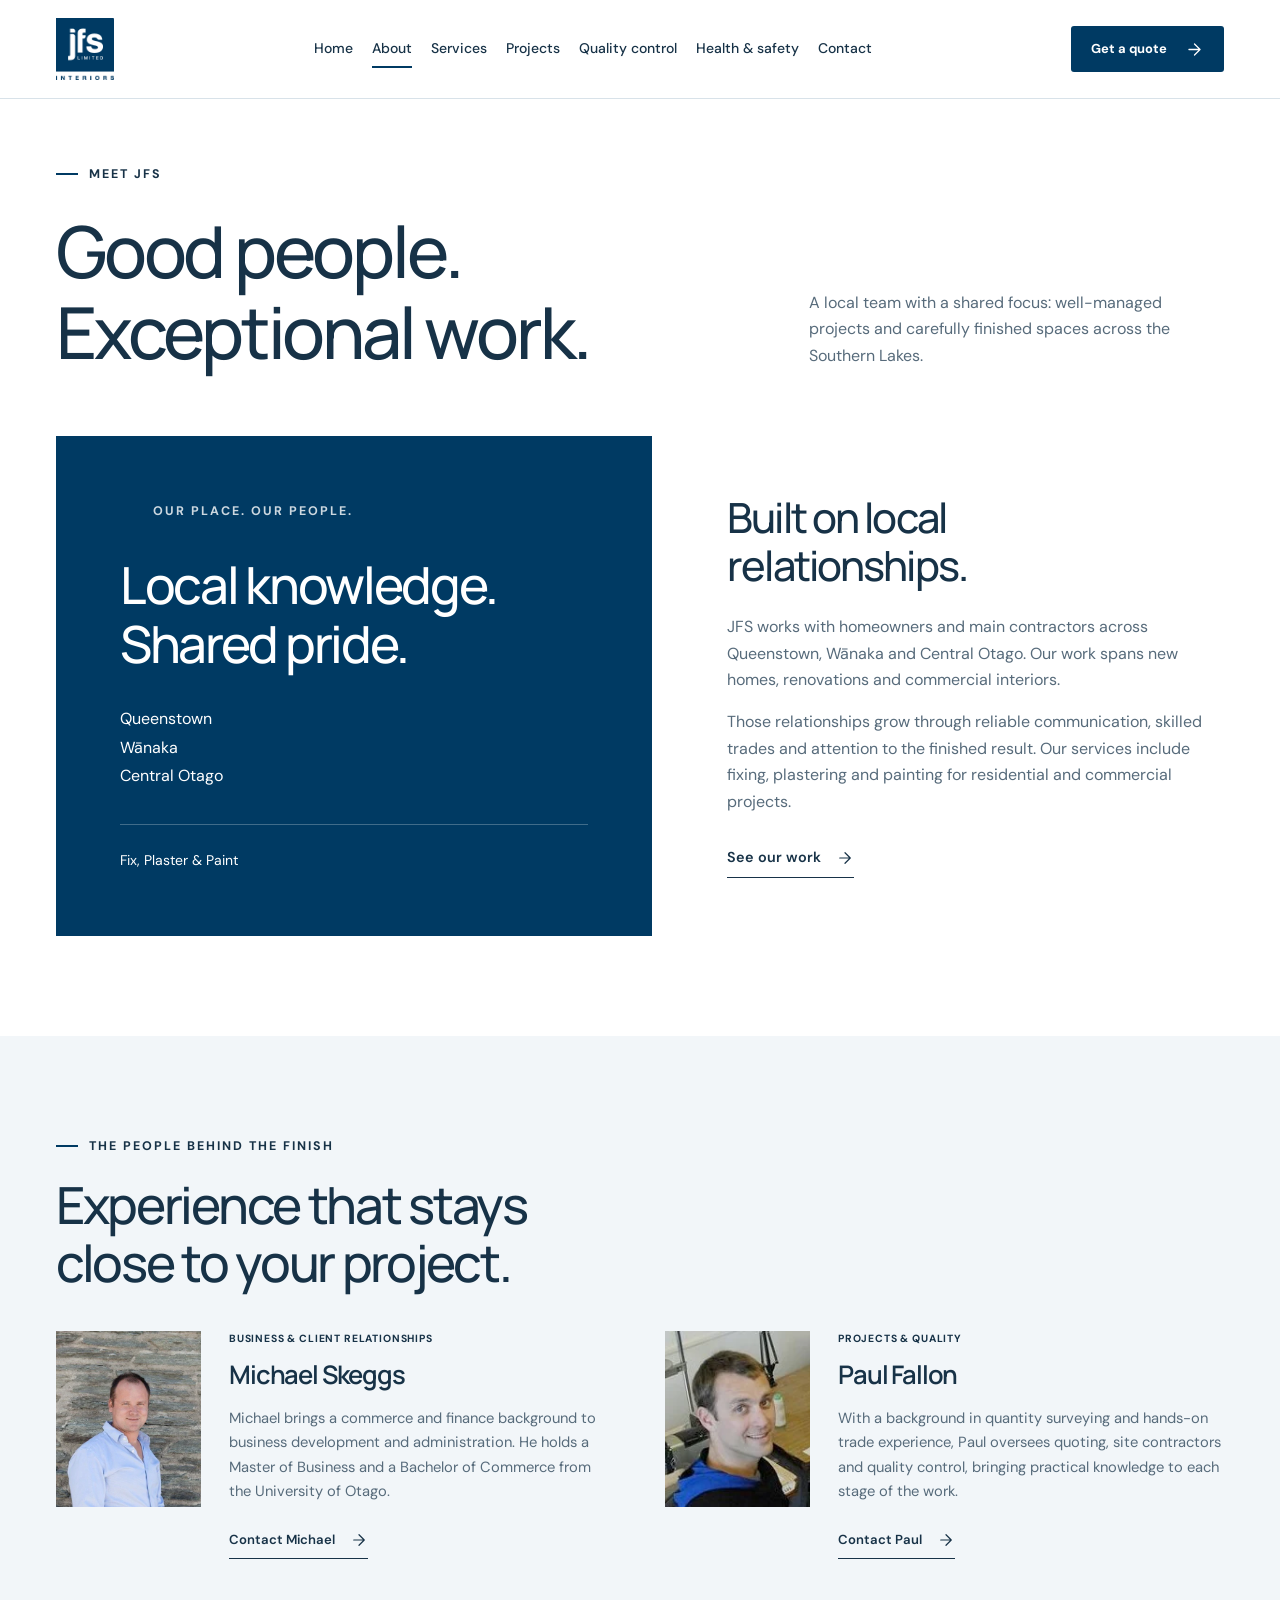
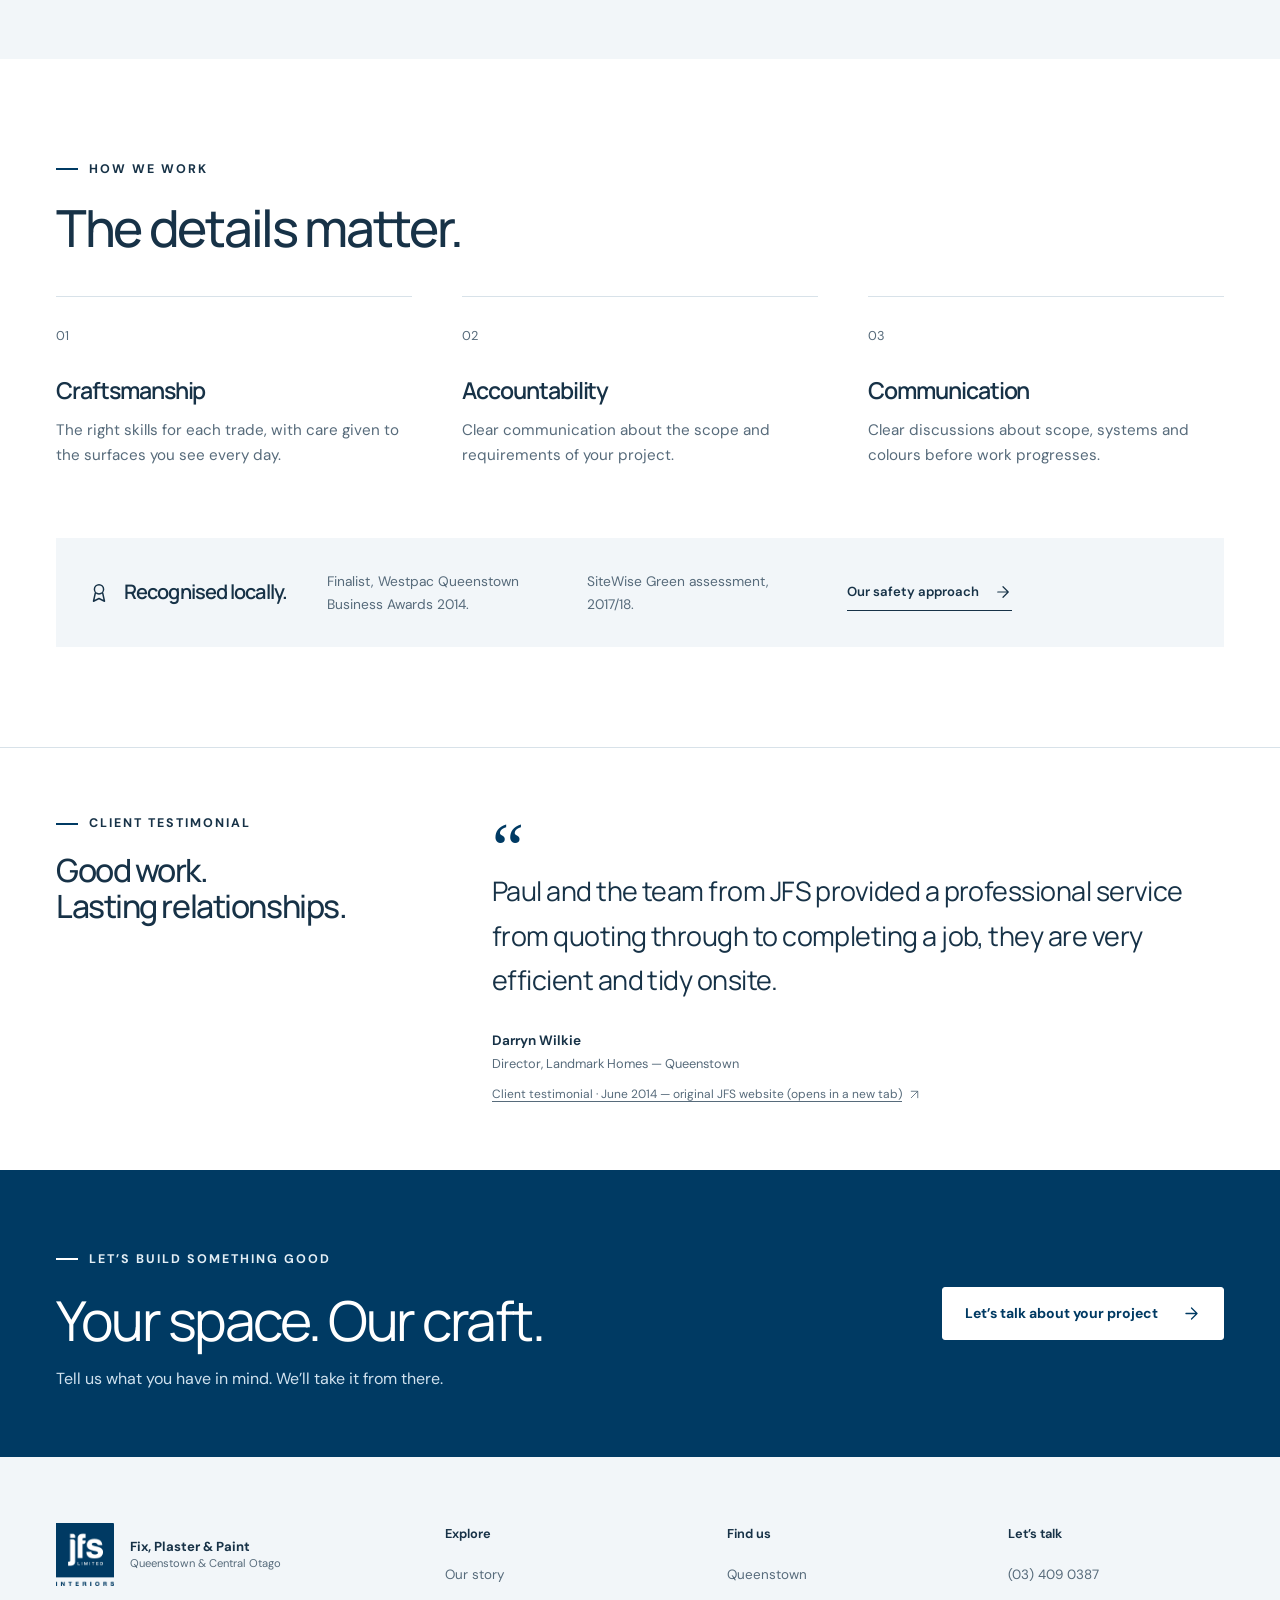
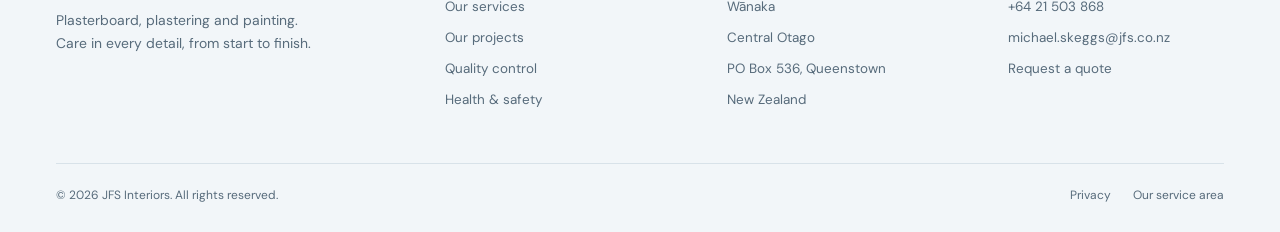
==== commit 936a3434: "Correct preview content and contact navigation" ====
--- a/about.html
+++ b/about.html
@@ -10,14 +10,14 @@
  <div class="container header-inner"><a class="wordmark" href="index.html" aria-label="JFS Interiors home"><img class="brand-logo" src="logo.png" width="136" height="146" alt="JFS Interiors"><span class="brand-description"><strong>Fix, Plaster &amp; Paint</strong><span>Queenstown &amp; Central Otago</span></span></a><nav class="desktop-nav" aria-label="Main navigation"><a href="index.html">Home</a><a href="about.html" aria-current="page">About</a><a href="services.html">Services</a><a href="projects.html">Projects</a><a href="quality-control.html">Quality control</a><a href="health-and-safety.html">Health & safety</a><a href="contact-us.html">Contact</a></nav>
  <a class="button header-cta" href="contact-us.html">Get a quote<svg class="" aria-hidden="true" viewBox="0 0 24 24"><path d="M5 12h14M12 5l7 7-7 7"/></svg></a><button class="menu-toggle" aria-label="Open navigation" aria-expanded="false" aria-controls="mobile-navigation"><svg class="" aria-hidden="true" viewBox="0 0 24 24"><path d="M3 7h18M3 17h18"/></svg></button></div>
  <nav id="mobile-navigation" class="mobile-nav" aria-label="Mobile navigation" hidden><a href="index.html">Home</a><a href="about.html" aria-current="page">About</a><a href="services.html">Services</a><a href="projects.html">Projects</a><a href="quality-control.html">Quality control</a><a href="health-and-safety.html">Health & safety</a><a href="contact-us.html">Contact</a></nav></header><main id="main"><section class="page-hero"><div class="container"><p class="eyebrow">MEET JFS</p><div class="page-heading"><h1>Good people.<br>Exceptional work.</h1><p>A local team with a shared focus: well-managed projects and carefully finished spaces across the Southern Lakes.</p></div></div></section>
- <section class="section section-topless"><div class="container story-grid"><div><div class="craft-panel story-panel"><p class="eyebrow">OUR PLACE. OUR PEOPLE.</p><h2>Local knowledge.<br>Shared pride.</h2><p>Queenstown<br>Wānaka<br>Central Otago</p><span class="story-signature">Fix, Plaster &amp; Paint</span></div></div><div class="story-copy"><h2>Built on local<br>relationships.</h2><p>JFS works with homeowners and main contractors across Queenstown, Wānaka and Central Otago. Our work spans new homes, renovations and commercial interiors.</p><p>Those relationships grow through reliable communication, skilled trades and attention to the finished result. We bring fixing, plastering and painting together so the people responsible for each stage understand the next.</p><a class="text-link" href="projects.html">See our work<svg class="" aria-hidden="true" viewBox="0 0 24 24"><path d="M5 12h14M12 5l7 7-7 7"/></svg></a></div></div></section>
+ <section class="section section-topless"><div class="container story-grid"><div><div class="craft-panel story-panel"><p class="eyebrow">OUR PLACE. OUR PEOPLE.</p><h2>Local knowledge.<br>Shared pride.</h2><p>Queenstown<br>Wānaka<br>Central Otago</p><span class="story-signature">Fix, Plaster &amp; Paint</span></div></div><div class="story-copy"><h2>Built on local<br>relationships.</h2><p>JFS works with homeowners and main contractors across Queenstown, Wānaka and Central Otago. Our work spans new homes, renovations and commercial interiors.</p><p>Those relationships grow through reliable communication, skilled trades and attention to the finished result. Our services include fixing, plastering and painting for residential and commercial projects.</p><a class="text-link" href="projects.html">See our work<svg class="" aria-hidden="true" viewBox="0 0 24 24"><path d="M5 12h14M12 5l7 7-7 7"/></svg></a></div></div></section>
  <section class="section soft-section"><div class="container"><div class="section-heading"><div><p class="eyebrow">THE PEOPLE BEHIND THE FINISH</p><h2>Experience that stays<br>close to your project.</h2></div></div><div class="team-grid">
  <article class="team-card"><img class="team-photo" src="michael-skeggs.webp" alt="Michael Skeggs of JFS Interiors" width="400" height="600" loading="lazy" decoding="async"><div><p class="eyebrow">BUSINESS &amp; CLIENT RELATIONSHIPS</p><h3>Michael Skeggs</h3><p>Michael brings a commerce and finance background to business development and administration. He holds a Master of Business and a Bachelor of Commerce from the University of Otago.</p><a class="text-link" href="mailto:michael.skeggs@jfs.co.nz">Contact Michael <svg class="" aria-hidden="true" viewBox="0 0 24 24"><path d="M5 12h14M12 5l7 7-7 7"/></svg></a></div></article>
  <article class="team-card"><img class="team-photo" src="paul-fallon.webp" alt="Paul Fallon of JFS Interiors" width="170" height="188" loading="lazy" decoding="async"><div><p class="eyebrow">PROJECTS &amp; QUALITY</p><h3>Paul Fallon</h3><p>With a background in quantity surveying and hands-on trade experience, Paul oversees quoting, site contractors and quality control, bringing practical knowledge to each stage of the work.</p><a class="text-link" href="mailto:paul.fallon@jfs.co.nz">Contact Paul <svg class="" aria-hidden="true" viewBox="0 0 24 24"><path d="M5 12h14M12 5l7 7-7 7"/></svg></a></div></article>
  </div></div></section>
  <section class="section"><div class="container"><div class="section-heading"><div><p class="eyebrow">HOW WE WORK</p><h2>The details matter.</h2></div></div><div class="value-grid">
  <article><span>01</span><h3>Craftsmanship</h3><p>The right skills for each trade, with care given to the surfaces you see every day.</p></article>
- <article><span>02</span><h3>Accountability</h3><p>Defined responsibilities and director sign-off to keep the finished work in focus.</p></article>
+ <article><span>02</span><h3>Accountability</h3><p>Clear communication about the scope and requirements of your project.</p></article>
  <article><span>03</span><h3>Communication</h3><p>Clear discussions about scope, systems and colours before work progresses.</p></article></div>
  <div class="recognition" id="recognition"><div><svg class="" aria-hidden="true" viewBox="0 0 24 24"><circle cx="12" cy="8" r="5"/><path d="m8 12-2 9 6-3 6 3-2-9"/></svg><h3>Recognised locally.</h3></div><p>Finalist, Westpac Queenstown Business Awards 2014.</p><p>SiteWise Green assessment, 2017/18.</p><a class="text-link" href="health-and-safety.html">Our safety approach<svg class="" aria-hidden="true" viewBox="0 0 24 24"><path d="M5 12h14M12 5l7 7-7 7"/></svg></a></div></div></section><section class="testimonial-section"><div class="container testimonial-inner"><div><p class="eyebrow">CLIENT TESTIMONIAL</p><h2>Good work.<br>Lasting relationships.</h2></div>
  <div class="testimonial-content"><span class="quote-mark" aria-hidden="true">“</span><blockquote>Paul and the team from JFS provided a professional service from quoting through to completing a job, they are very efficient and tidy onsite.</blockquote>
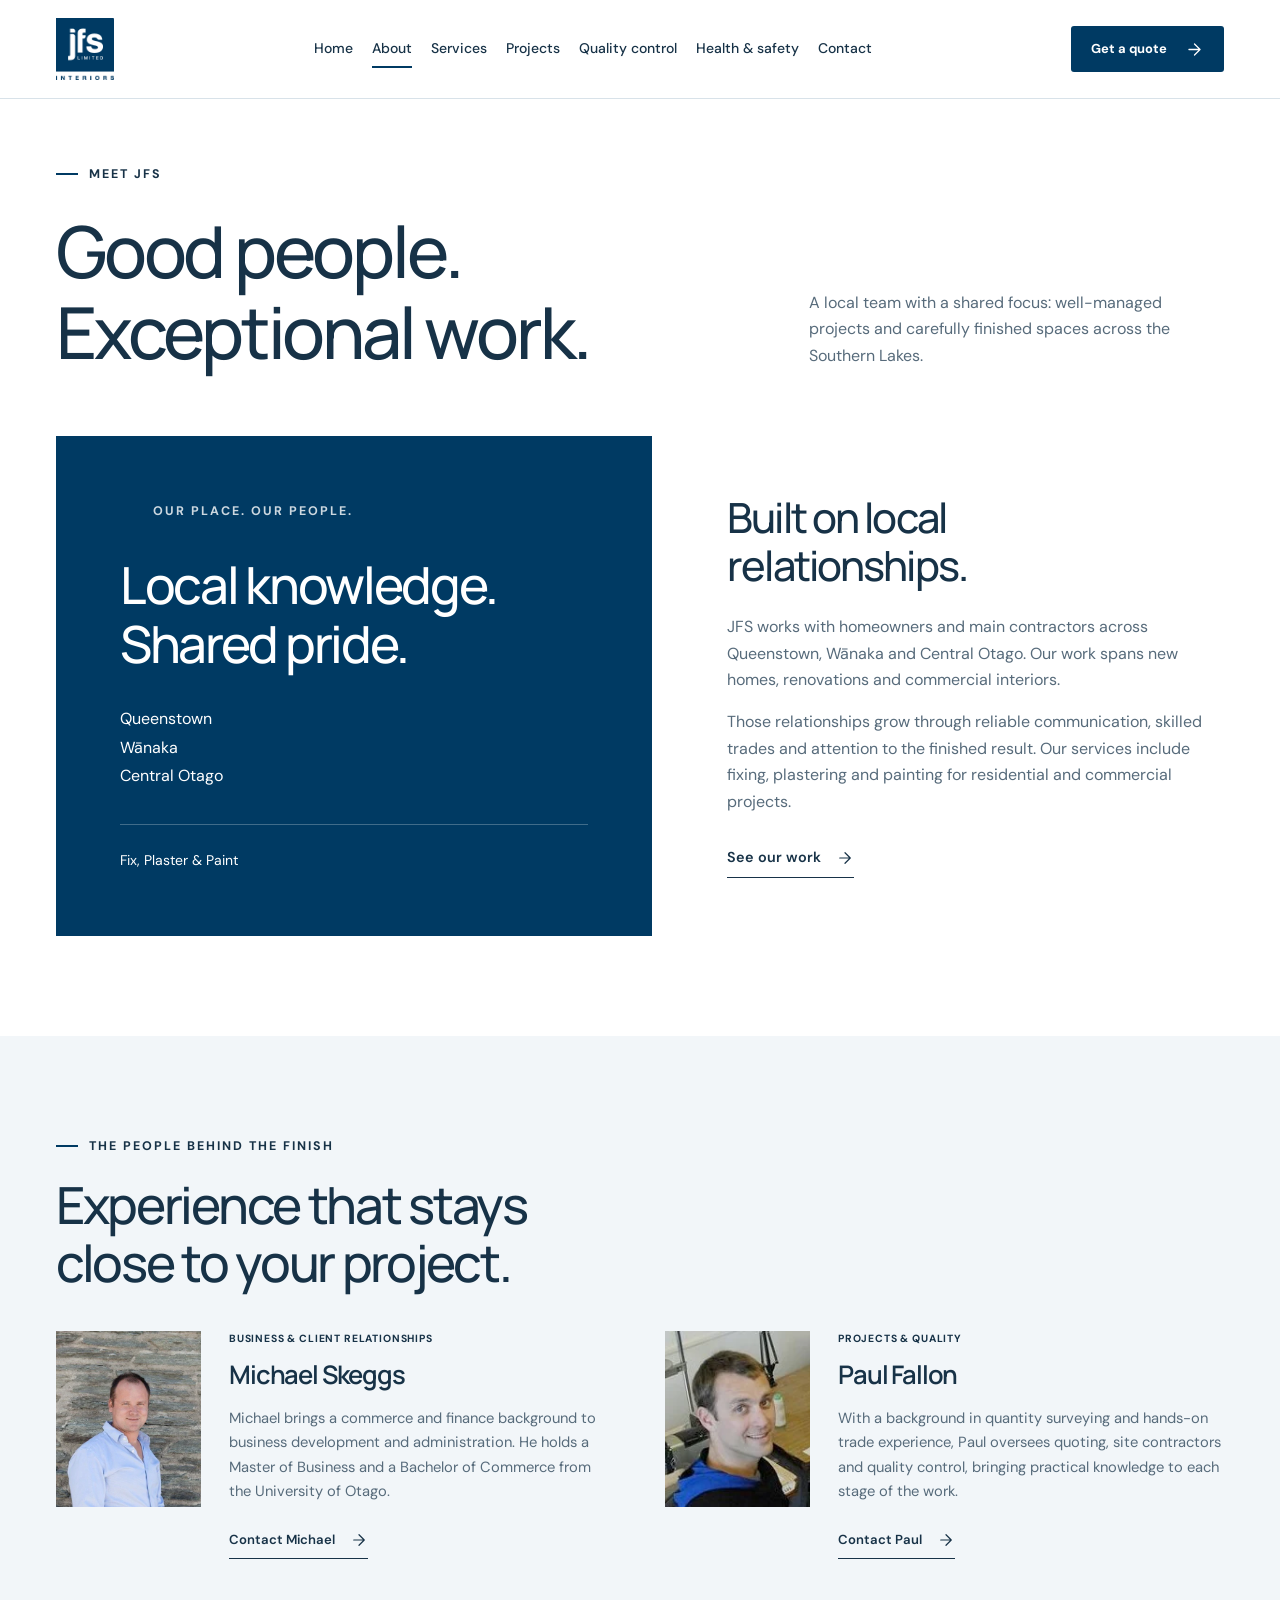
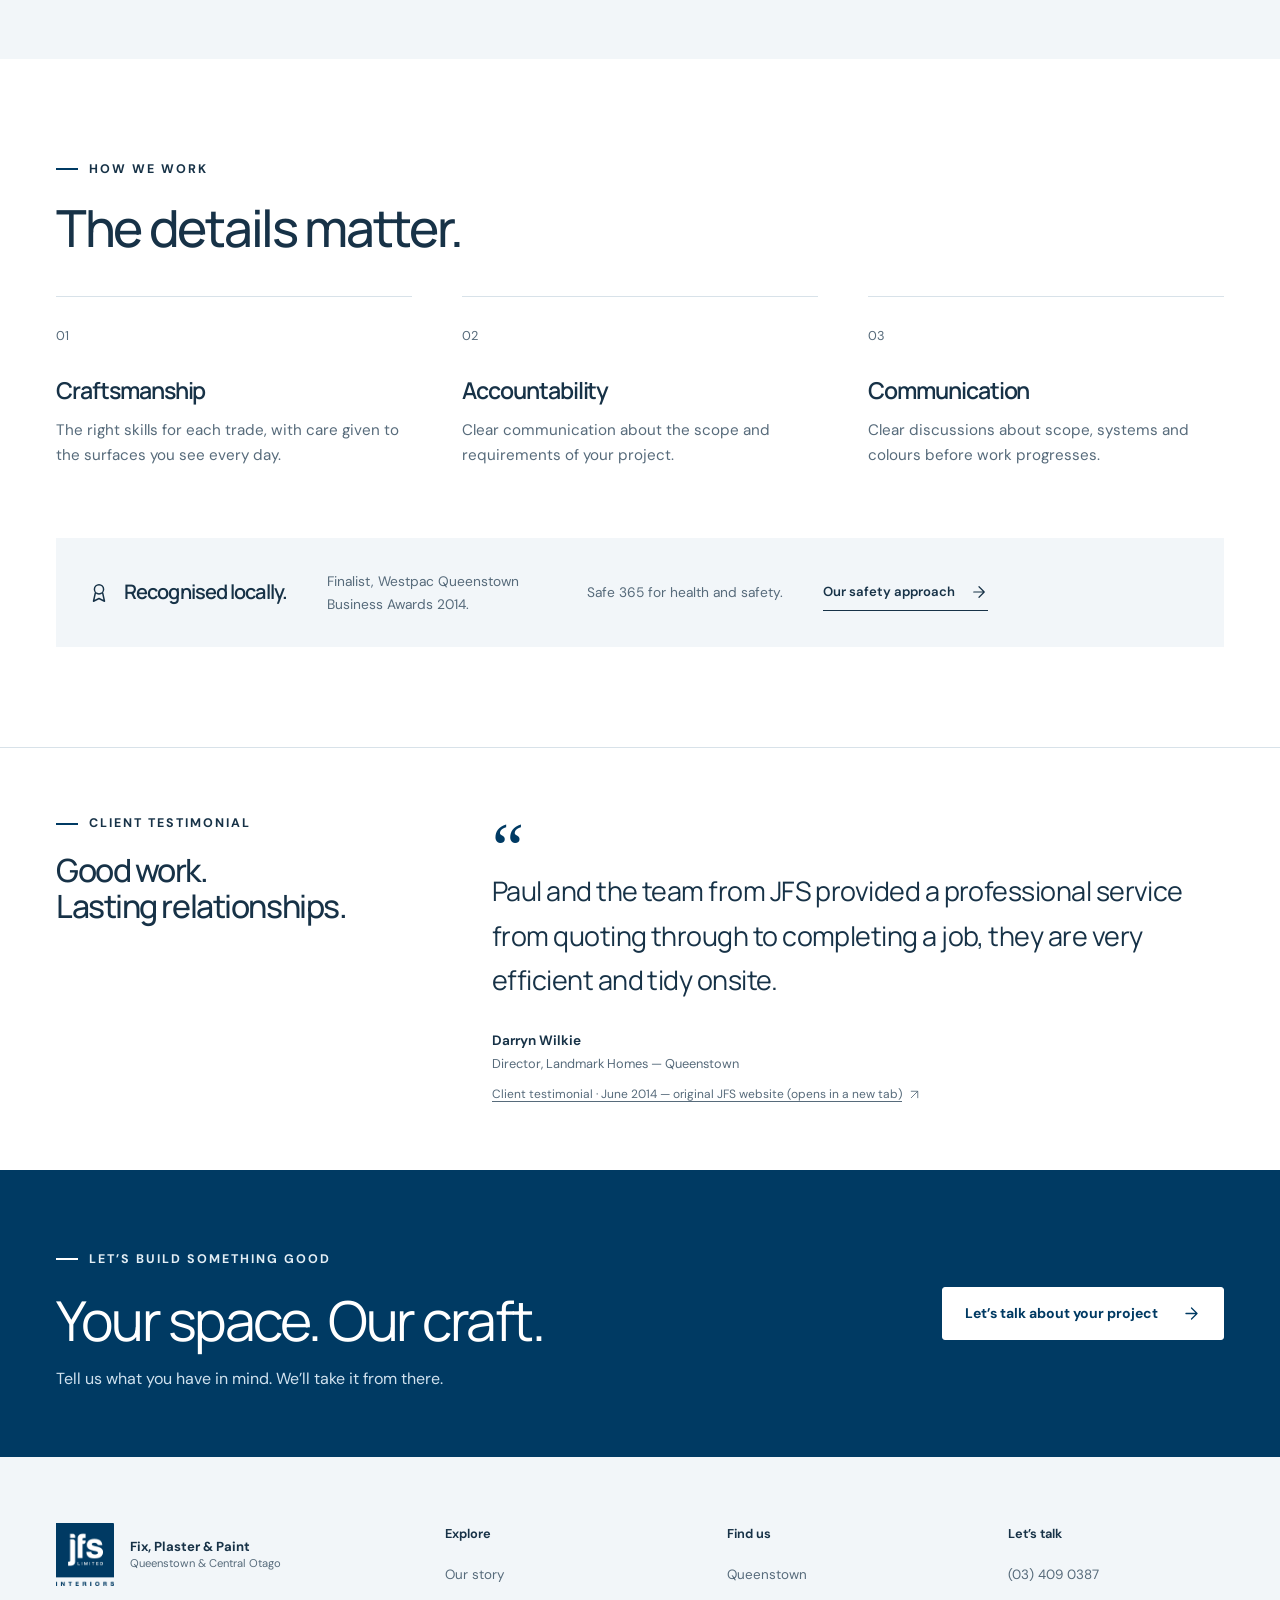
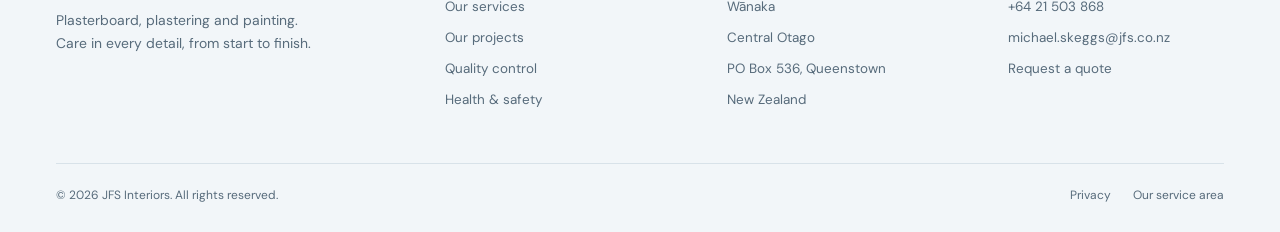
==== commit d74065da: "Replace SiteWise with Safe 365 and feature plasterboard supply" ====
--- a/about.html
+++ b/about.html
@@ -19,7 +19,7 @@
  <article><span>01</span><h3>Craftsmanship</h3><p>The right skills for each trade, with care given to the surfaces you see every day.</p></article>
  <article><span>02</span><h3>Accountability</h3><p>Clear communication about the scope and requirements of your project.</p></article>
  <article><span>03</span><h3>Communication</h3><p>Clear discussions about scope, systems and colours before work progresses.</p></article></div>
- <div class="recognition" id="recognition"><div><svg class="" aria-hidden="true" viewBox="0 0 24 24"><circle cx="12" cy="8" r="5"/><path d="m8 12-2 9 6-3 6 3-2-9"/></svg><h3>Recognised locally.</h3></div><p>Finalist, Westpac Queenstown Business Awards 2014.</p><p>SiteWise Green assessment, 2017/18.</p><a class="text-link" href="health-and-safety.html">Our safety approach<svg class="" aria-hidden="true" viewBox="0 0 24 24"><path d="M5 12h14M12 5l7 7-7 7"/></svg></a></div></div></section><section class="testimonial-section"><div class="container testimonial-inner"><div><p class="eyebrow">CLIENT TESTIMONIAL</p><h2>Good work.<br>Lasting relationships.</h2></div>
+ <div class="recognition" id="recognition"><div><svg class="" aria-hidden="true" viewBox="0 0 24 24"><circle cx="12" cy="8" r="5"/><path d="m8 12-2 9 6-3 6 3-2-9"/></svg><h3>Recognised locally.</h3></div><p>Finalist, Westpac Queenstown Business Awards 2014.</p><p>Safe 365 for health and safety.</p><a class="text-link" href="health-and-safety.html">Our safety approach<svg class="" aria-hidden="true" viewBox="0 0 24 24"><path d="M5 12h14M12 5l7 7-7 7"/></svg></a></div></div></section><section class="testimonial-section"><div class="container testimonial-inner"><div><p class="eyebrow">CLIENT TESTIMONIAL</p><h2>Good work.<br>Lasting relationships.</h2></div>
  <div class="testimonial-content"><span class="quote-mark" aria-hidden="true">“</span><blockquote>Paul and the team from JFS provided a professional service from quoting through to completing a job, they are very efficient and tidy onsite.</blockquote>
  <div class="quote-author"><strong>Darryn Wilkie</strong><span>Director, Landmark Homes — Queenstown</span><a href="https://www.jfs.co.nz/projects/jacks-point-showhome-for-landmark-homes/" target="_blank" rel="noopener noreferrer">Client testimonial · June 2014 — original JFS website (opens in a new tab) <svg class="" aria-hidden="true" viewBox="0 0 24 24"><path d="M6 18 18 6M6 6h12v12"/></svg></a></div></div></div></section><section class="cta-band"><div class="container cta-inner"><div><p class="eyebrow">LET’S BUILD SOMETHING GOOD</p><h2>Your space. Our craft.</h2><p>Tell us what you have in mind. We’ll take it from there.</p></div><a class="button " href="contact-us.html">Let’s talk about your project<svg class="" aria-hidden="true" viewBox="0 0 24 24"><path d="M5 12h14M12 5l7 7-7 7"/></svg></a></div></section></main><footer class="site-footer"><div class="container"><div class="footer-grid">
  <div class="footer-brand"><a class="wordmark" href="index.html" aria-label="JFS Interiors home"><img class="brand-logo" src="logo.png" width="136" height="146" alt="JFS Interiors"><span class="brand-description"><strong>Fix, Plaster &amp; Paint</strong><span>Queenstown &amp; Central Otago</span></span></a><p>Plasterboard, plastering and painting.<br>Care in every detail, from start to finish.</p></div>
